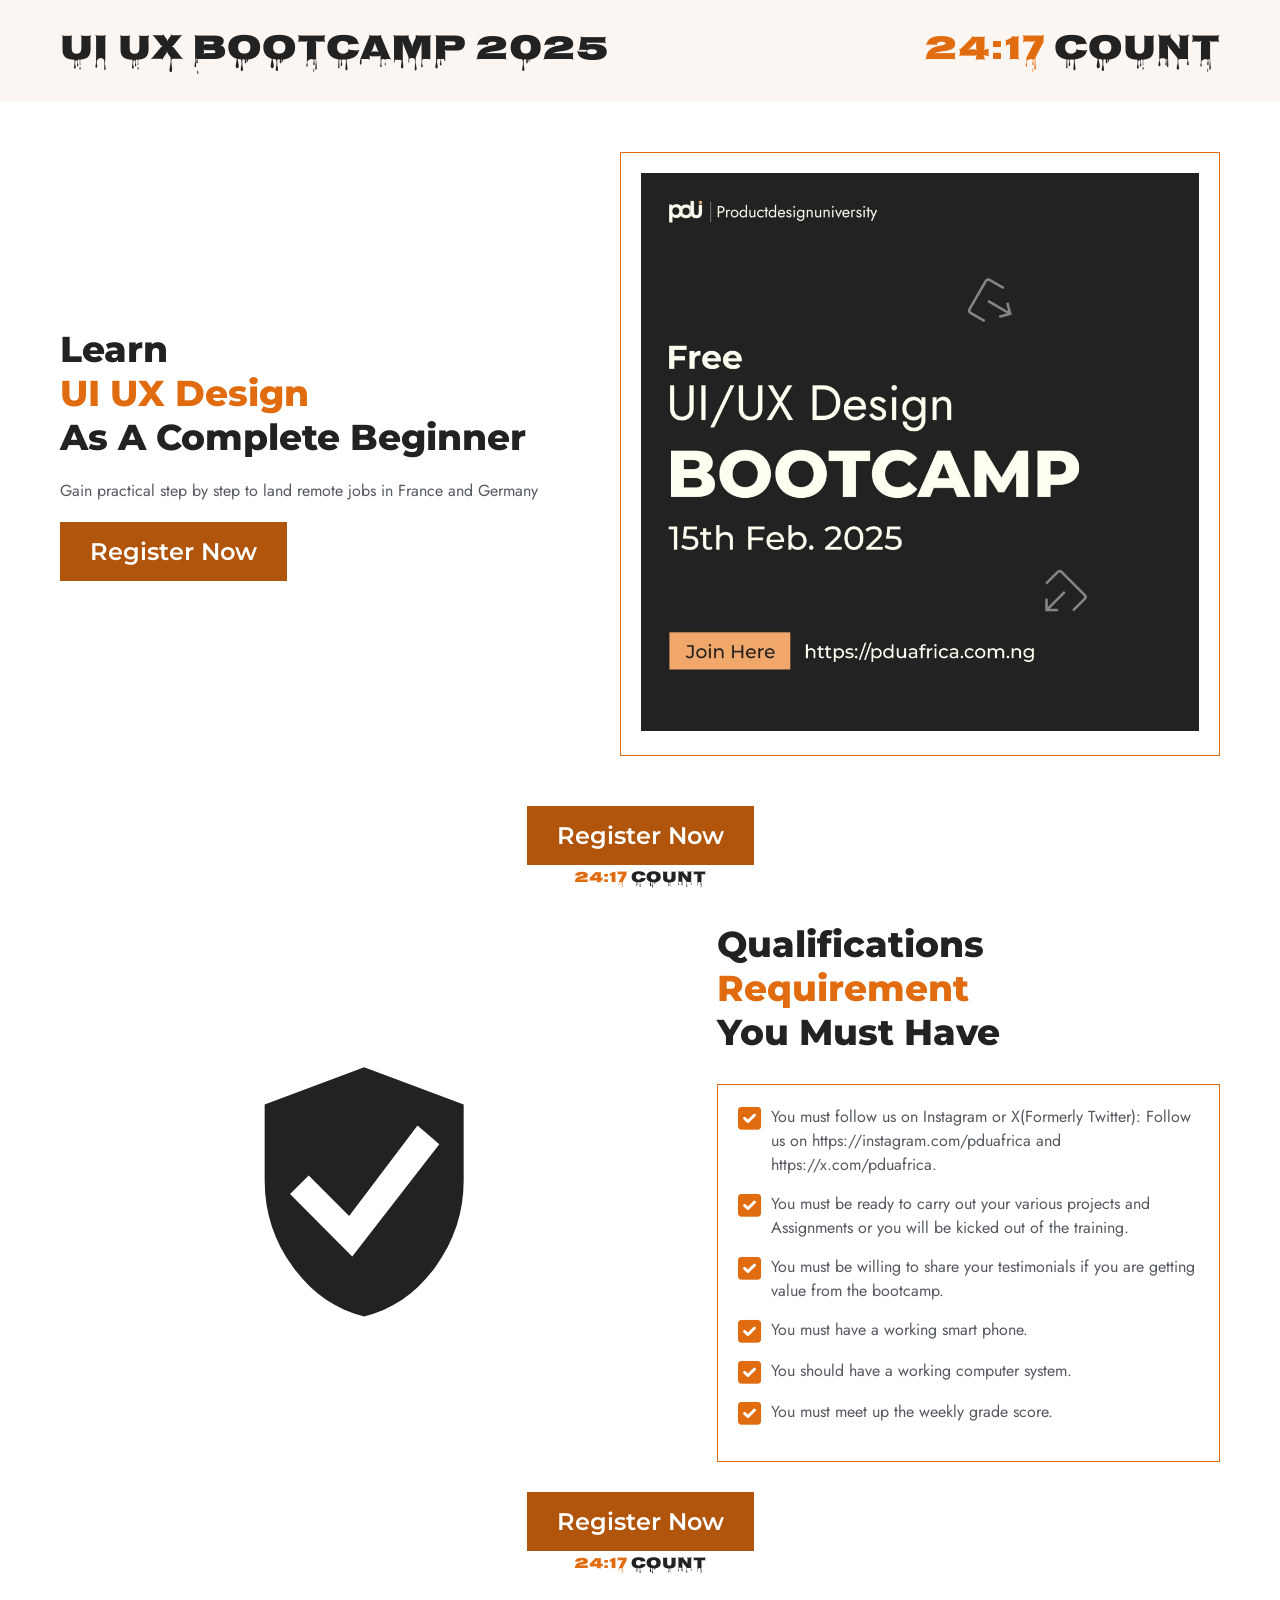
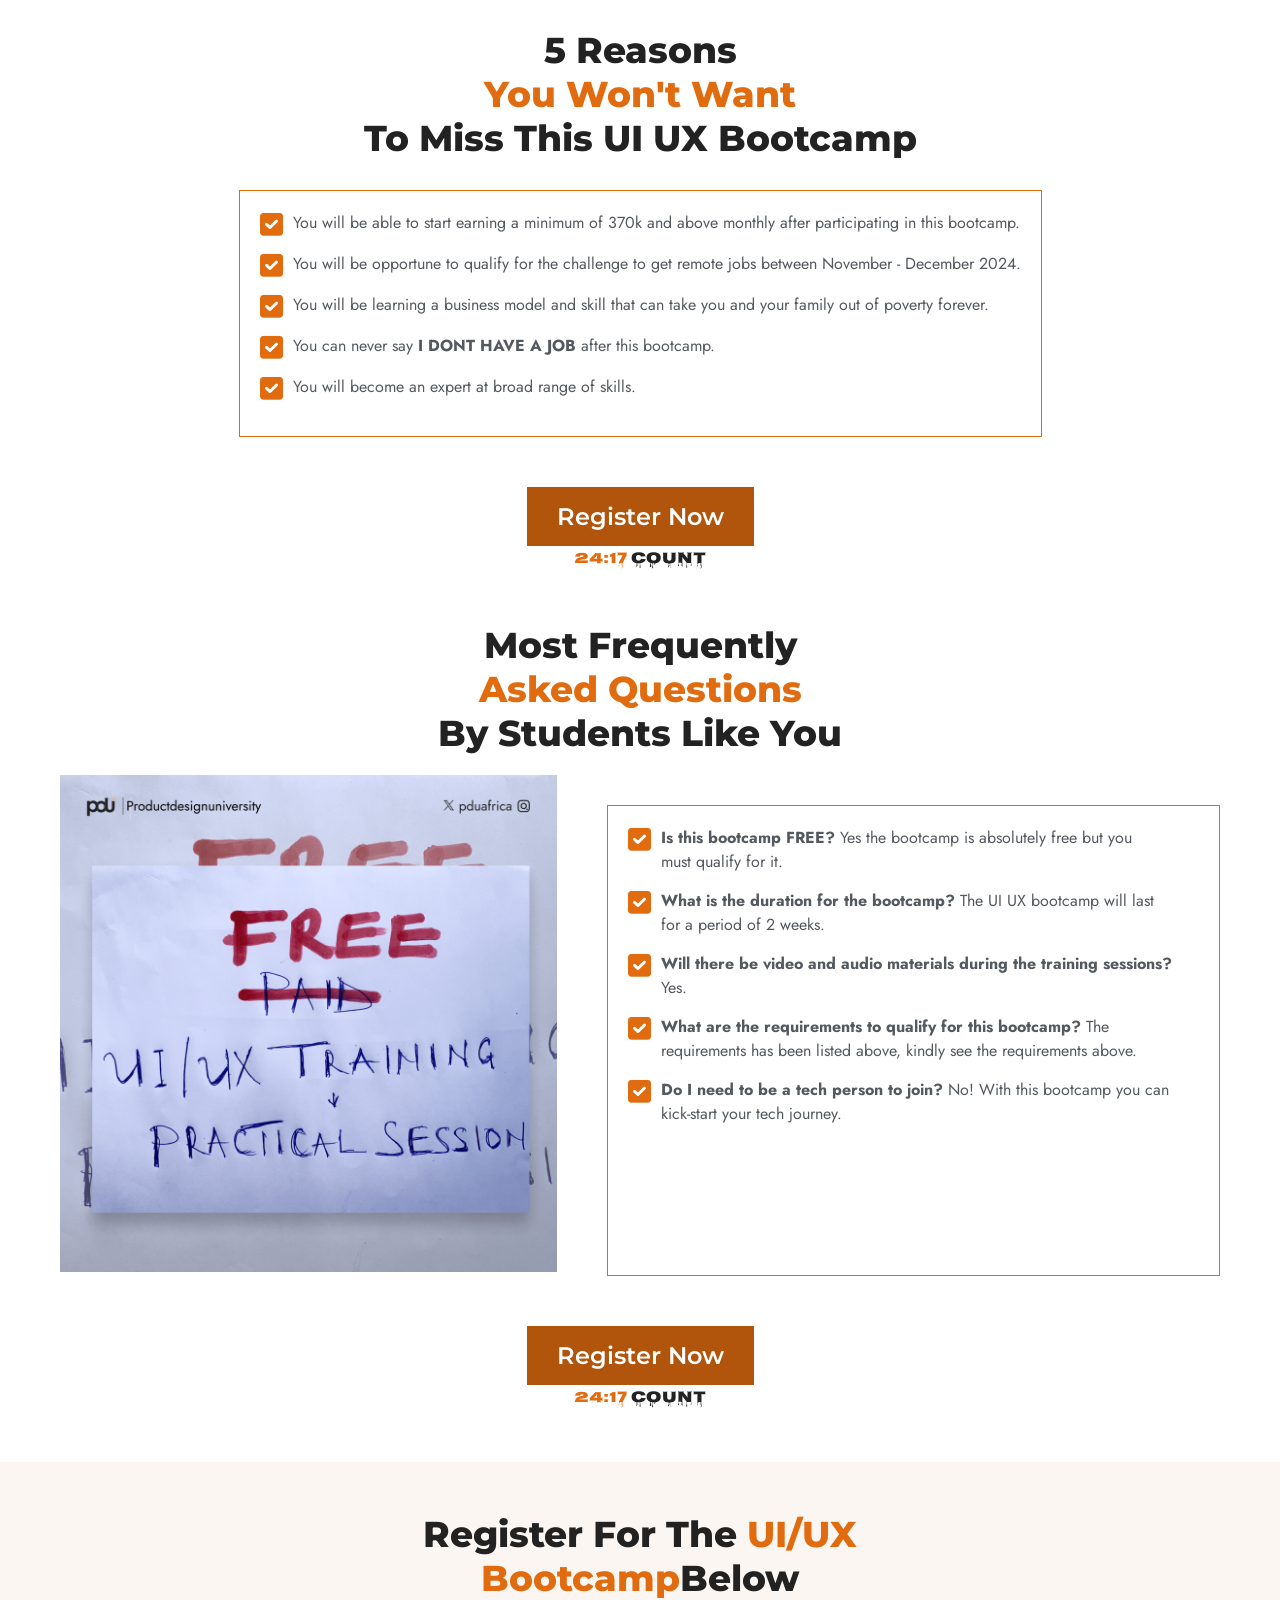
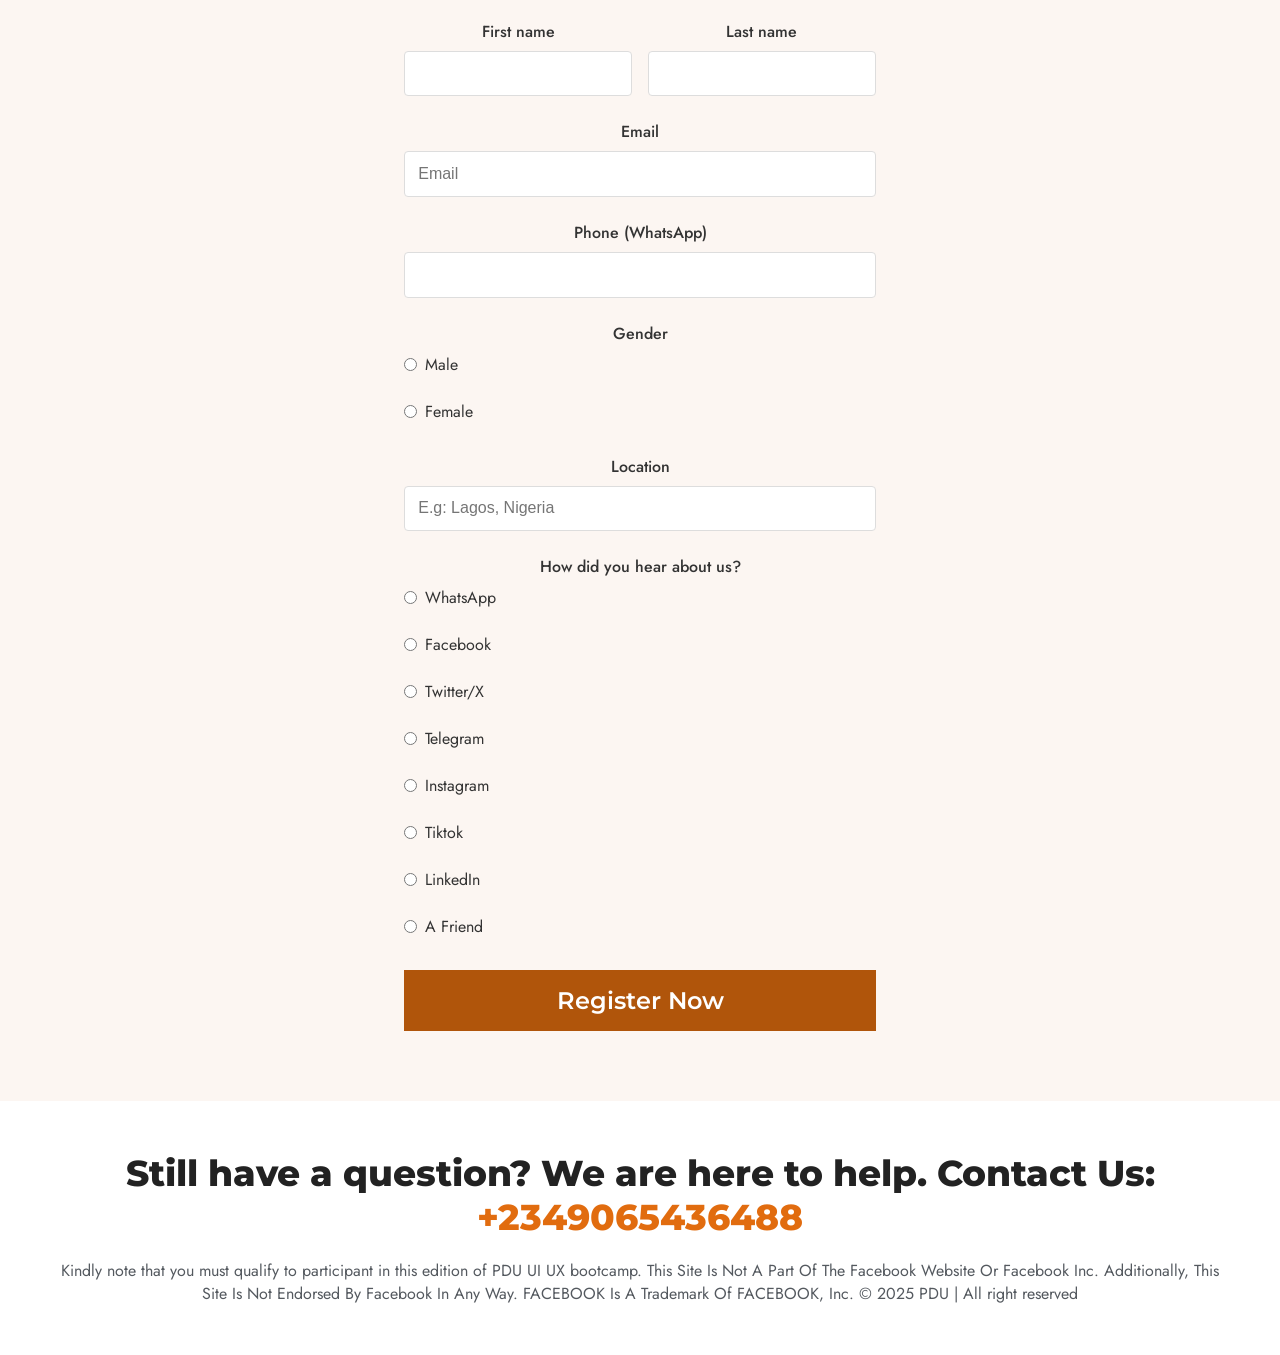
==== Index.html @ da9c7290 "error fixes" ====
<!DOCTYPE html>
<html lang="en">
  <head>
    <meta charset="UTF-8" />
    <meta http-equiv="X-UA-Compatible" content="IE=edge" />
    <meta name="viewport" content="width=device-width, initial-scale=1.0" />
    <title>PDU Africa</title>
    <link rel="icon" href="/Assets/Personal-Icon.svg" />
    <link
      href="https://fonts.googleapis.com/css?family=Nosifer:regular"
      rel="stylesheet"
    />
    <link
      href="https://fonts.googleapis.com/css?family=Montserrat:100,200,300,regular,500,600,700,800,900,100italic,200italic,300italic,italic,500italic,600italic,700italic,800italic,900italic"
      rel="stylesheet"
    />
    <link
      href="https://fonts.googleapis.com/css?family=Jost:100,200,300,regular,500,600,700,800,900,100italic,200italic,300italic,italic,500italic,600italic,700italic,800italic,900italic"
      rel="stylesheet"
    />
    <link
      href="https://fonts.googleapis.com/css?family=Roboto:100,100italic,300,300italic,regular,italic,500,500italic,700,700italic,900,900italic"
      rel="stylesheet"
    />
    <link
      rel="stylesheet"
      href="https://cdnjs.cloudflare.com/ajax/libs/font-awesome/6.0.0-beta3/css/all.min.css"
    />
    <link rel="stylesheet" href="Styles.css" />
  </head>

  <body>
    <header>
      <main>
        <div class="header">
          <h1>UI UX Bootcamp 2025</h1>
          <h1><span>24:17</span> Count</h1>
        </div>
      </main>
    </header>
    <section>
      <main>
        <div class="hero-section">
          <div class="text">
            <h1>
              Learn <br /><span> UI UX Design</span><br />
              As A Complete Beginner
            </h1>
            <p>
              Gain practical step by step to land remote jobs in France and
              Germany
            </p>
            <button>Register Now</button>
          </div>
          <div class="img">
            <img src="Assets/Image-1.png" alt="" />
          </div>
        </div>
      </main>
    </section>

    <div class="mid">
      <button>Register Now</button>
      <h4><span>24:17</span> Count</h4>
    </div>

    <section>
      <main>
        <div class="sub-hero-section">
          <div class="img">
            <img src="Assets/shield mark.svg" alt="" />
          </div>
          <div class="me">
            <h1 style="max-width: 300px">
              Qualifications <span>Requirement</span> You Must Have
            </h1>
            <div class="checkbox-info">
              <div class="input">
                <i class="fas fa-check-square"></i>
                <p>
                  You must follow us on Instagram or X(Formerly Twitter): Follow
                  us on https://instagram.com/pduafrica and
                  https://x.com/pduafrica.
                </p>
              </div>
              <div class="input">
                <i class="fas fa-check-square"></i>
                <p>
                  You must be ready to carry out your various projects and
                  Assignments or you will be kicked out of the training.
                </p>
              </div>
              <div class="input">
                <i class="fas fa-check-square"></i>
                <p>
                  You must be willing to share your testimonials if you are
                  getting value from the bootcamp.
                </p>
              </div>
              <div class="input">
                <i class="fas fa-check-square"></i>
                <p>You must have a working smart phone.</p>
              </div>
              <div class="input">
                <i class="fas fa-check-square"></i>
                <p>You should have a working computer system.</p>
              </div>
              <div class="input">
                <i class="fas fa-check-square"></i>
                <p>You must meet up the weekly grade score.</p>
              </div>
            </div>
          </div>
        </div>
      </main>
    </section>

    <div class="mid">
      <button>Register Now</button>
      <h4><span>24:17</span> Count</h4>
    </div>

    <section>
      <main>
        <div class="other-section">
          <h1>
            5 Reasons <br /><span> You Won't Want</span><br />
            To Miss This UI UX Bootcamp
          </h1>
          <div class="checkbox-info">
            <div class="input">
              <i class="fas fa-check-square"></i>
              <p>
                You will be able to start earning a minimum of 370k and above
                monthly after participating in this bootcamp.
              </p>
            </div>
            <div class="input">
              <i class="fas fa-check-square"></i>
              <p>
                You will be opportune to qualify for the challenge to get remote
                jobs between November - December 2024.
              </p>
            </div>
            <div class="input">
              <i class="fas fa-check-square"></i>
              <p>
                You will be learning a business model and skill that can take
                you and your family out of poverty forever.
              </p>
            </div>

            <div class="input">
              <i class="fas fa-check-square"></i>
              <p>
                You can never say <b>I DONT HAVE A JOB</b> after this bootcamp.
              </p>
            </div>
            <div class="input">
              <i class="fas fa-check-square"></i>
              <p>You will become an expert at broad range of skills.</p>
            </div>
          </div>
        </div>
      </main>
    </section>

    <div class="mid">
      <button>Register Now</button>
      <h4><span>24:17</span> Count</h4>
    </div>

    <section>
      <main>
        <div class="other-section">
          <h1>
            Most Frequently <br /><span>Asked Questions</span><br />
            By Students Like You
          </h1>
          <div class="other-sub-section">
            <div class="img">
              <img
                src="Assets/Image-2.png"
                alt=""
                width="500px"
                height="auto"
              />
            </div>
            <div class="checkbox-info">
              <div class="input">
                <i class="fas fa-check-square"></i>
                <p>
                  <b>Is this bootcamp FREE?</b> Yes the bootcamp is absolutely
                  free but you <br />
                  must qualify for it.
                </p>
              </div>
              <div class="input">
                <i class="fas fa-check-square"></i>
                <p>
                  <b>What is the duration for the bootcamp?</b> The UI UX
                  bootcamp will last <br />
                  for a period of 2 weeks.
                </p>
              </div>
              <div class="input">
                <i class="fas fa-check-square"></i>
                <p>
                  <b
                    >Will there be video and audio materials during the training
                    sessions?</b
                  >
                  Yes.
                </p>
              </div>
              <div class="input">
                <i class="fas fa-check-square"></i>
                <p>
                  <b>What are the requirements to qualify for this bootcamp? </b
                  >The <br />
                  requirements has been listed above, kindly see the
                  requirements above.
                </p>
              </div>
              <div class="input">
                <i class="fas fa-check-square"></i>
                <p>
                  <b>Do I need to be a tech person to join?</b> No! With this
                  bootcamp you can <br />
                  kick-start your tech journey.
                </p>
              </div>
            </div>
          </div>
        </div>
      </main>
    </section>

    <div class="mid">
      <button>Register Now</button>
      <h4><span>24:17</span> Count</h4>
    </div>

    <section class="form-section">
      <main>
        <div class="form-container">
          <h1>Register For The <span>UI/UX Bootcamp</span>Below</h1>
          <form class="registration-form">
            <div class="form-content">
              <div class="form-group name-group">
                <div class="name-input">
                  <label>First name</label>
                  <input type="text" class="form-control" required />
                </div>
                <div class="name-input">
                  <label>Last name</label>
                  <input type="text" class="form-control" required />
                </div>
              </div>

              <div class="form-group">
                <label>Email</label>
                <input
                  type="email"
                  class="form-control"
                  placeholder="Email"
                  required
                />
              </div>

              <div class="form-group">
                <label>Phone (WhatsApp)</label>
                <input type="tel" class="form-control" required />
              </div>

              <div class="form-group radio-group">
                <label>Gender</label>
                <div class="radio-options">
                  <label
                    ><input type="radio" name="gender" required /> Male</label
                  >
                  <label
                    ><input type="radio" name="gender" required /> Female</label
                  >
                </div>
              </div>

              <div class="form-group">
                <label>Location</label>
                <input
                  type="text"
                  class="form-control"
                  placeholder="E.g: Lagos, Nigeria"
                  required
                />
              </div>

              <div class="form-group radio-group">
                <label>How did you hear about us?</label>
                <div class="radio-options">
                  <label
                    ><input type="radio" name="source" required />
                    WhatsApp</label
                  >
                  <label
                    ><input type="radio" name="source" required />
                    Facebook</label
                  >
                  <label
                    ><input type="radio" name="source" required />
                    Twitter/X</label
                  >
                  <label
                    ><input type="radio" name="source" required />
                    Telegram</label
                  >
                  <label
                    ><input type="radio" name="source" required />
                    Instagram</label
                  >
                  <label
                    ><input type="radio" name="source" required /> Tiktok</label
                  >
                  <label
                    ><input type="radio" name="source" required />
                    LinkedIn</label
                  >
                  <label
                    ><input type="radio" name="source" required /> A
                    Friend</label
                  >
                </div>
              </div>

              <button type="submit" class="btn">Register Now</button>
            </div>
          </form>
        </div>
      </main>
    </section>
    
    <footer>
      <main>
        <h1>
          Still have a question? We are here to help. Contact Us:<span>
            +2349065436488</span
          >
        </h1>
        <p>
          Kindly note that you must qualify to participant in this edition of
          PDU UI UX bootcamp. This Site Is Not A Part Of The Facebook Website Or
          Facebook Inc. Additionally, This Site Is Not Endorsed By Facebook In
          Any Way. FACEBOOK Is A Trademark Of FACEBOOK, Inc. © 2025 PDU | All
          right reserved
        </p>
      </main>
    </footer>
  </body>
</html>
---- Styles.css ----
* {
  margin: 0;
  padding: 0;
  box-sizing: border-box;
}
body {
  color: #222;
}
main {
  max-width: 1200px;
  margin: 0 auto;
  padding: 0 20px;
}
section h1 {
  font-size: 36px;
  font-weight: 800;
  font-family: "montserrat";
  margin: 0 !important;
  max-width: 600px;
}
section p,
footer p {
  font-size: 16px;
  font-weight: 400;
  font-family: "jost";
  color: rgb(84, 89, 95);
}
header {
  background: rgb(252, 246, 242);
}
.header {
  display: flex;
  justify-content: space-between;
  padding: 20px 0;
}
.header h1 {
  font-size: 36px;
  font-family: "nosifer";
  font-weight: 500;
  margin: 0;
}
span {
  color: rgb(225, 108, 15);
}

.hero-section {
  display: flex;
  justify-content: space-between;
  align-items: center;
  margin: 50px 0;
  font-family: "montserrat";
}
.hero-section .text {
  display: flex;
  flex-direction: column;
  align-items: flex-start;
  gap: 20px;
}
.hero-section .img {
  background-color: transparent;
  border: 1px solid rgb(225, 108, 15);
  padding: 20px;
  max-height: 100%;
  max-width: 600px;
}
.hero-section .img img {
  height: 100%;
  width: 100%;
}
button {
  background: rgb(176, 85, 11);
  border: none;
  border-radius: px;
  padding: 15px 30px;
  font-size: 24px;
  font-weight: 600;
  font-family: montserrat;
  color: white;
  cursor: pointer;
  transition: background-color 0.3s ease;
}
button:hover {
  background-color: rgb(233, 127, 41);
}
.mid {
  text-align: center;
}
.mid h4 {
  font-size: 16px;
  font-weight: 500;
  font-family: "nosifer";
}
.sub-hero-section {
  display: flex;
  justify-content: center;
  align-items: center;
  gap: 50px;
  font-family: "montserrat";
  margin: 30px 0;
}
.sub-hero-section .img {
  display: flex;
  align-items: center;
  justify-content: center;
  width: 100%;
  height: 100%;
}
.sub-hero-section .img img {
  width: 200px;
  height: auto;
}
.checkbox-info {
  border: 1px solid #e16c0f;
  padding: 20px;
  font-size: 16px;
  font-family: "roboto";
  color: rgb(84, 89, 95);
  margin-top: 30px;
}
.input {
  display: flex;
  align-items: flex-start;
  gap: 10px;
  text-align: left;
  margin-bottom: 15px;
}
.input i {
  color: #e16c0f;
  font-size: 26px;
}
.input p {
  margin: 0 !important;
  line-height: 1.5;
}
.other-section {
  display: flex;
  flex-direction: column;
  align-items: center;
  justify-content: center;
  text-align: center;
  margin: 50px 0;
}
.other-sub-section {
  display: flex;
  justify-content: space-between;
  gap: 50px;
  margin-top: 20px;
}
.other-sub-section .img img {
  max-width: 100%;
  height: auto;
}
.form-section {
    margin: 50px 0 0;
  padding: 50px 0;
  background: rgb(252, 246, 242);
}
.form-container {
  display: flex;
  flex-direction: column;
  align-items: center;
  text-align: center;
}
.registration-form {
  max-width: 800px;
  margin: 0 auto;
  padding: 20px;
  font-family: "jost";
  box-sizing: border-box;
}
.form-group {
  margin-bottom: 1.5rem;
}
label {
  display: block;
  margin-bottom: 0.5rem;
  font-weight: 500;
  color: #333;
}
.form-control {
  width: 100%;
  padding: 0.8rem;
  border: 1px solid #ddd;
  border-radius: 4px;
  font-size: 1rem;
  box-sizing: border-box;
  transition: border-color 0.3s ease;
}
.form-control:focus {
  border-color: rgb(176, 85, 11);
  outline: none;
}
.name-group {
  display: flex;
  gap: 1rem;
}
.name-input {
  flex: 1;
}
.radio-group {
  margin: 1.5rem 0;
}
.radio-options {
  display: flex;
  flex-direction: column;
  flex-wrap: wrap;
  gap: 1rem;
  margin-top: 0.5rem;
}
.radio-options label {
  display: flex;
  align-items: center;
  gap: 0.5rem;
  font-weight: normal;
  cursor: pointer;
}
.btn {
  padding: 1rem 2rem;
  width: 100%;
}
footer {
  text-align: center;
  padding: 50px 0;
}
footer h1 {
  font-size: 36px;
  font-weight: 800;
  font-family: "montserrat";
  margin: 0 !important;
}
footer p {
  margin-top: 20px;
}

/* Responsiveness */
@media (max-width: 992px) {
  .header {
    display: flex;
    flex-direction: column;
    align-items: center;
    text-align: center;
  }
  section h1 {
    font-size: 26px !important;
    max-width: 100% !important;
  }
  .header h1 {
    font-size: 28px !important;
  }
  .hero-section {
    display: flex;
    flex-direction: column;
    align-items: center;
    text-align: center;
  }
  .hero-section .text {
    align-items: center !important;
  }
  .text p {
    font-size: 14px;
  }
  .hero-section .img {
    max-width: 100%;
    margin-top: 30px;
  }

  .hero-section button {
    margin: 0 auto;
  }

  .sub-hero-section {
    display: flex;
    flex-direction: column;
    align-items: center;
    justify-content: center;
  }
  .sub-hero-section h1 {
    text-align: center;
    max-width: 230px !important;
    margin: 0 auto !important;
  }
  .checkbox-info br {
    display: none;
  }
  .other-section {
    display: flex;
    flex-direction: column;
    align-items: center;
    padding: 0;
    text-align: center;
  }
  .other-sub-section {
    display: flex;
    flex-direction: column;
    justify-content: center;
  }
  .other-sub-section img {
    width: 450px;
    height: auto;
  }
  footer h1 {
    font-size: 26px !important;
  }
  footer p {
    margin: 0 20px;
  }
}
@media (max-width: 768px) {
  .name-group {
    flex-direction: column;
    gap: 0;
  }

  .name-input {
    margin-bottom: 1rem;
  }
  .registration-form {
    padding: 15px;
  }

  .form-control {
    padding: 0.7rem;
    font-size: 0.9rem;
  }

  .radio-options {
    flex-direction: column;
    gap: 0.5rem;
  }

  .btn {
    padding: 0.8rem;
    font-size: 0.9rem;
  }
  @media (max-width: 480px) {
    .header h1 {
      font-size: 26px !important;
    }
    footer h1 {
      font-size: 26px !important;
    }
  }
}
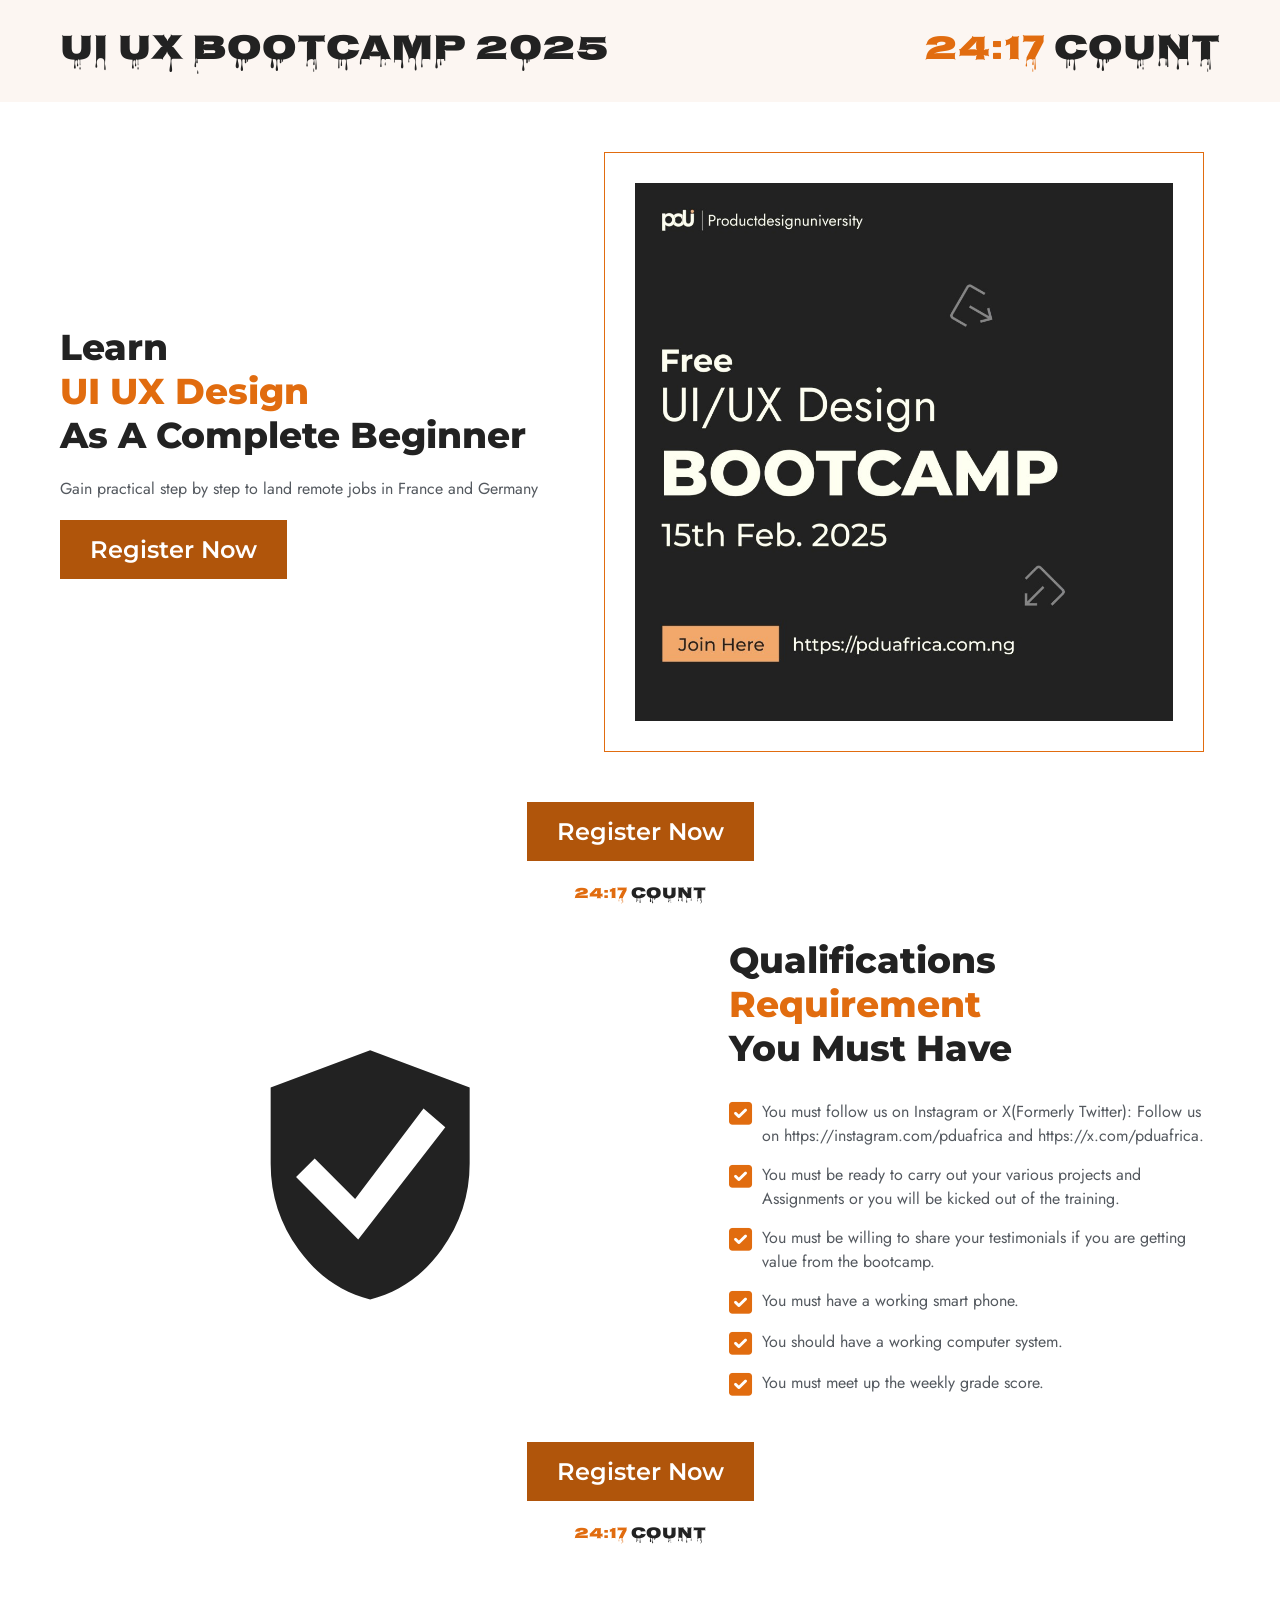
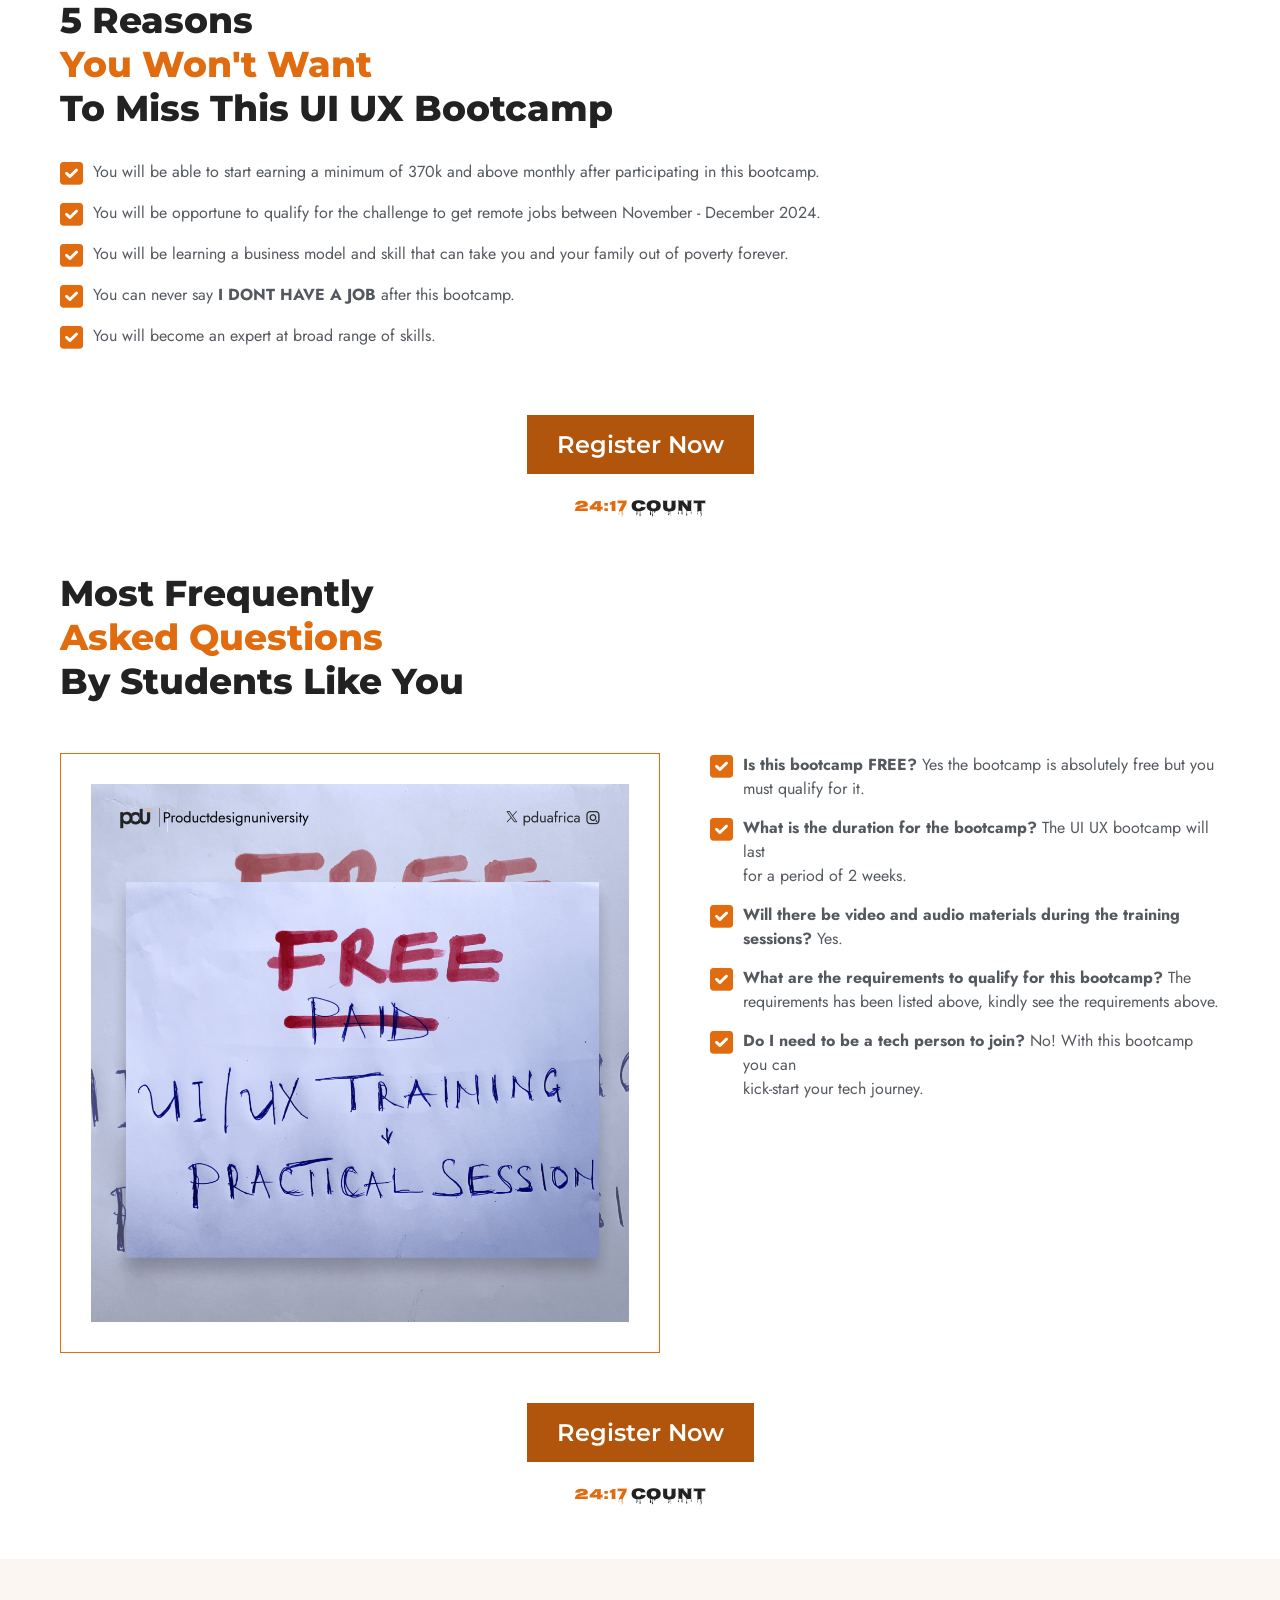
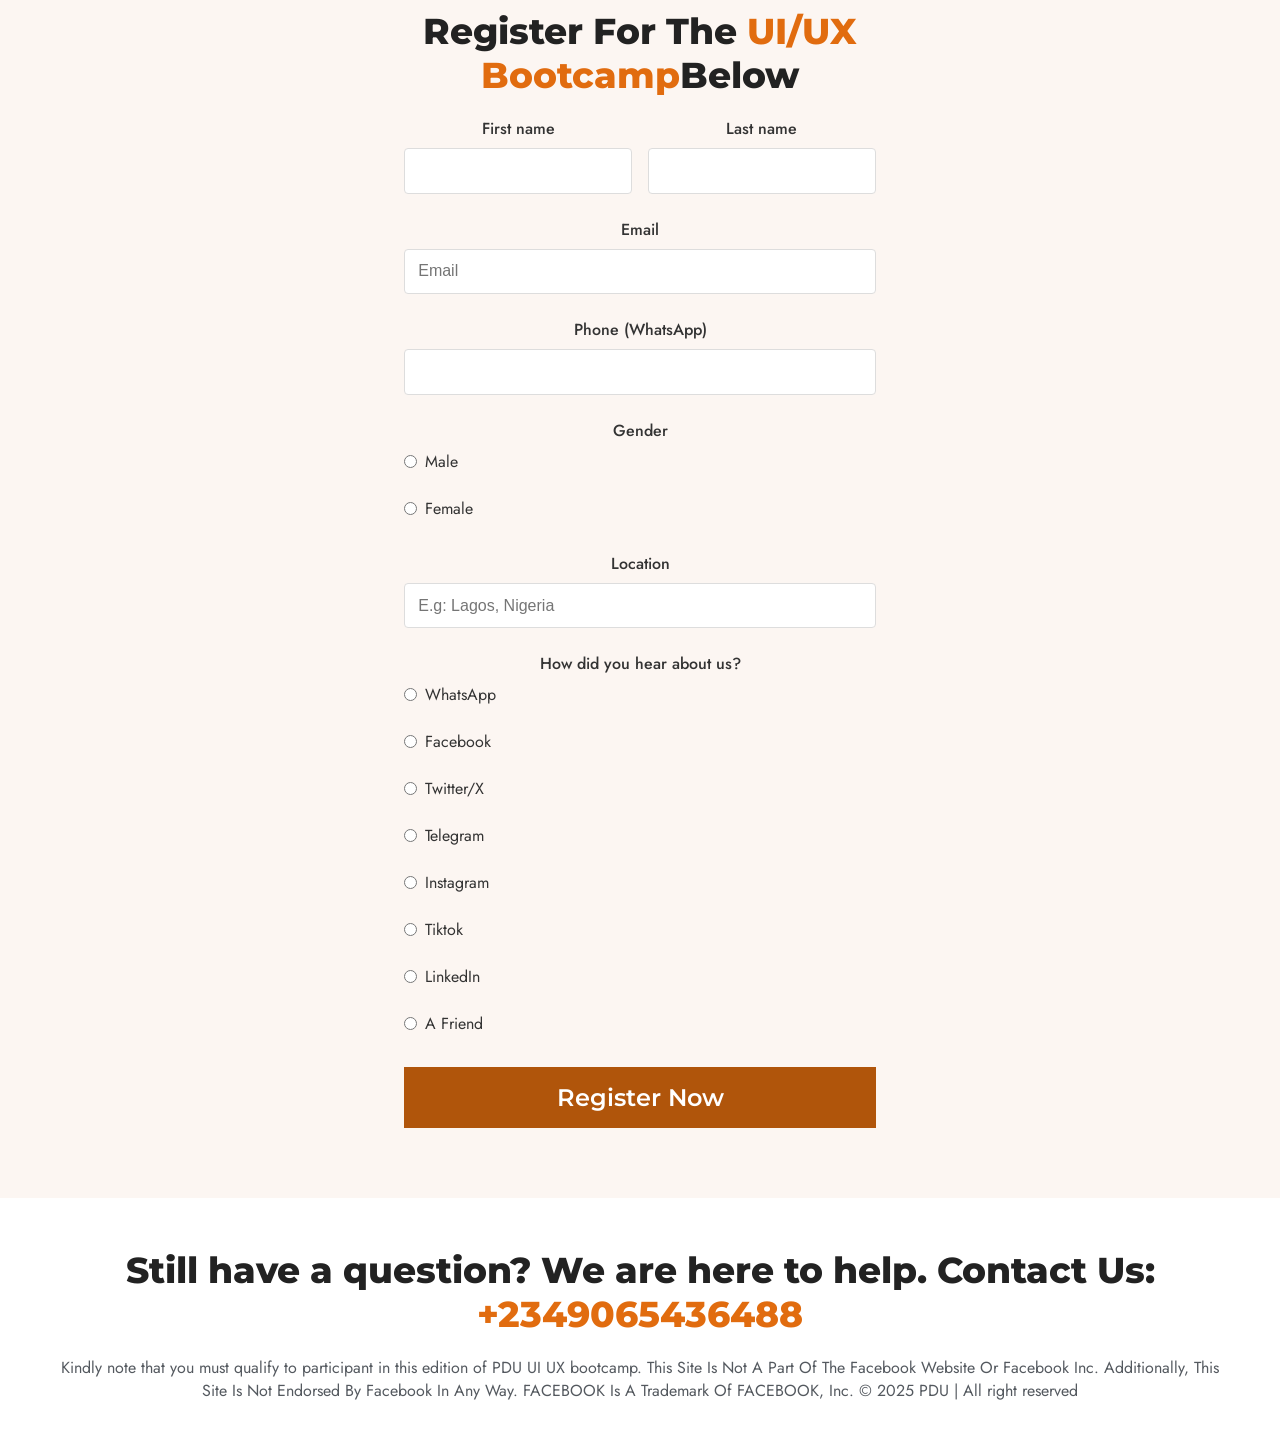
==== commit d397132c: "Updated" ====
--- a/Index.html
+++ b/Index.html
@@ -52,7 +52,7 @@
             </p>
             <button>Register Now</button>
           </div>
-          <div class="img">
+          <div class="border-img">
             <img src="Assets/Image-1.png" alt="" />
           </div>
         </div>
@@ -178,7 +178,7 @@
             By Students Like You
           </h1>
           <div class="other-sub-section">
-            <div class="img">
+            <div class="border-img">
               <img
                 src="Assets/Image-2.png"
                 alt=""
--- a/Styles.css
+++ b/Styles.css
@@ -46,9 +46,11 @@
 .hero-section {
   display: flex;
   justify-content: space-between;
+  gap: 50px;
   align-items: center;
   margin: 50px 0;
   font-family: "montserrat";
+  max-height: 600px;
 }
 .hero-section .text {
   display: flex;
@@ -56,16 +58,21 @@
   align-items: flex-start;
   gap: 20px;
 }
-.hero-section .img {
+.border-img {
   background-color: transparent;
   border: 1px solid rgb(225, 108, 15);
-  padding: 20px;
+  padding: 30px;
   max-height: 100%;
   max-width: 600px;
-}
-.hero-section .img img {
-  height: 100%;
-  width: 100%;
+  width: 100%;
+  position: relative;
+  margin: 0 auto;
+}
+.border-img img {
+  height: auto;
+  width: 100%;
+  object-fit: contain;
+  display: block;
 }
 button {
   background: rgb(176, 85, 11);
@@ -89,6 +96,7 @@
   font-size: 16px;
   font-weight: 500;
   font-family: "nosifer";
+  margin-top: 20px;
 }
 .sub-hero-section {
   display: flex;
@@ -98,6 +106,9 @@
   font-family: "montserrat";
   margin: 30px 0;
 }
+.sub-hero-section .checkbox-info {
+  margin-top: 30px;
+}
 .sub-hero-section .img {
   display: flex;
   align-items: center;
@@ -110,12 +121,9 @@
   height: auto;
 }
 .checkbox-info {
-  border: 1px solid #e16c0f;
-  padding: 20px;
   font-size: 16px;
   font-family: "roboto";
   color: rgb(84, 89, 95);
-  margin-top: 30px;
 }
 .input {
   display: flex;
@@ -135,23 +143,20 @@
 .other-section {
   display: flex;
   flex-direction: column;
-  align-items: center;
+  align-items: flex-start;
   justify-content: center;
-  text-align: center;
+  gap: 30px;
+  text-align: left;
   margin: 50px 0;
 }
 .other-sub-section {
   display: flex;
-  justify-content: space-between;
+  justify-content: flex-end;
   gap: 50px;
   margin-top: 20px;
 }
-.other-sub-section .img img {
-  max-width: 100%;
-  height: auto;
-}
 .form-section {
-    margin: 50px 0 0;
+  margin: 50px 0 0;
   padding: 50px 0;
   background: rgb(252, 246, 242);
 }
@@ -166,7 +171,6 @@
   margin: 0 auto;
   padding: 20px;
   font-family: "jost";
-  box-sizing: border-box;
 }
 .form-group {
   margin-bottom: 1.5rem;
@@ -241,7 +245,7 @@
     text-align: center;
   }
   section h1 {
-    font-size: 26px !important;
+    font-size: 36px !important;
     max-width: 100% !important;
   }
   .header h1 {
@@ -252,12 +256,21 @@
     flex-direction: column;
     align-items: center;
     text-align: center;
+    max-height: unset;
   }
   .hero-section .text {
     align-items: center !important;
   }
   .text p {
-    font-size: 14px;
+    font-size: 16px;
+  }
+  .border-img {
+    max-width: 100%;
+  }
+  .border-img img {
+    max-height: 100%;
+    height: 100%;
+    width: 100%;
   }
   .hero-section .img {
     max-width: 100%;
@@ -276,8 +289,13 @@
   }
   .sub-hero-section h1 {
     text-align: center;
-    max-width: 230px !important;
+    max-width: 300px !important;
     margin: 0 auto !important;
+  }
+  .checkbox-info {
+    border: 1px solid #e16c0f;
+    padding: 20px;
+    width: 100%;
   }
   .checkbox-info br {
     display: none;
@@ -294,10 +312,6 @@
     flex-direction: column;
     justify-content: center;
   }
-  .other-sub-section img {
-    width: 450px;
-    height: auto;
-  }
   footer h1 {
     font-size: 26px !important;
   }
@@ -310,34 +324,46 @@
     flex-direction: column;
     gap: 0;
   }
-
   .name-input {
     margin-bottom: 1rem;
   }
   .registration-form {
+    width: 100%;
     padding: 15px;
   }
-
   .form-control {
     padding: 0.7rem;
     font-size: 0.9rem;
   }
-
   .radio-options {
     flex-direction: column;
     gap: 0.5rem;
   }
-
   .btn {
     padding: 0.8rem;
     font-size: 0.9rem;
   }
-  @media (max-width: 480px) {
-    .header h1 {
-      font-size: 26px !important;
-    }
-    footer h1 {
-      font-size: 26px !important;
-    }
-  }
-}
+}
+@media (max-width: 480px) {
+  section h1 {
+    font-size: 30px !important;
+  }
+  .header h1 {
+    font-size: 18px !important;
+  }
+  .sub-hero-section .img img {
+    width: 150px;
+  }
+  .checkbox-info {
+    padding: 15px;
+  }
+  .border-img {
+    padding: 15px;
+  }
+  .border-img img {
+    max-height: 50vh; /* Viewport-based sizing */
+  }
+  .btn {
+    max-width: fit-content;
+  }
+}
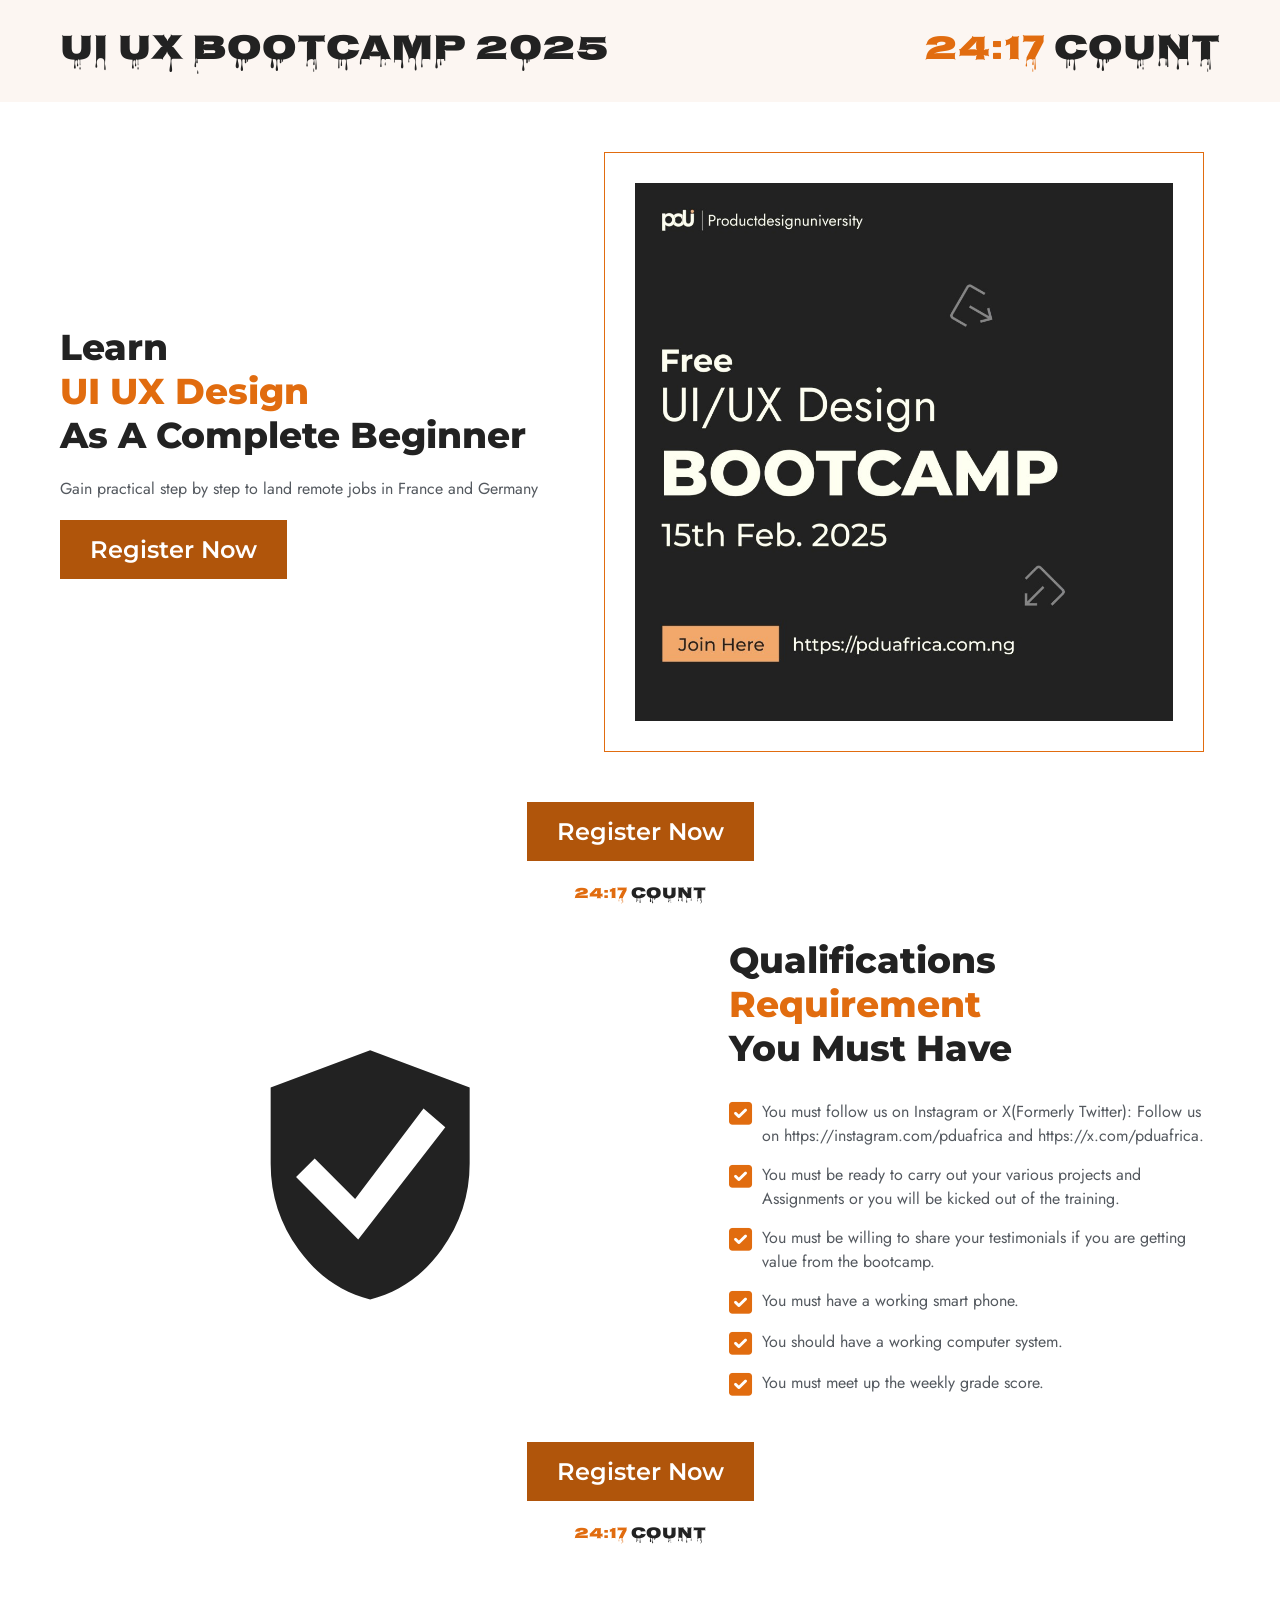
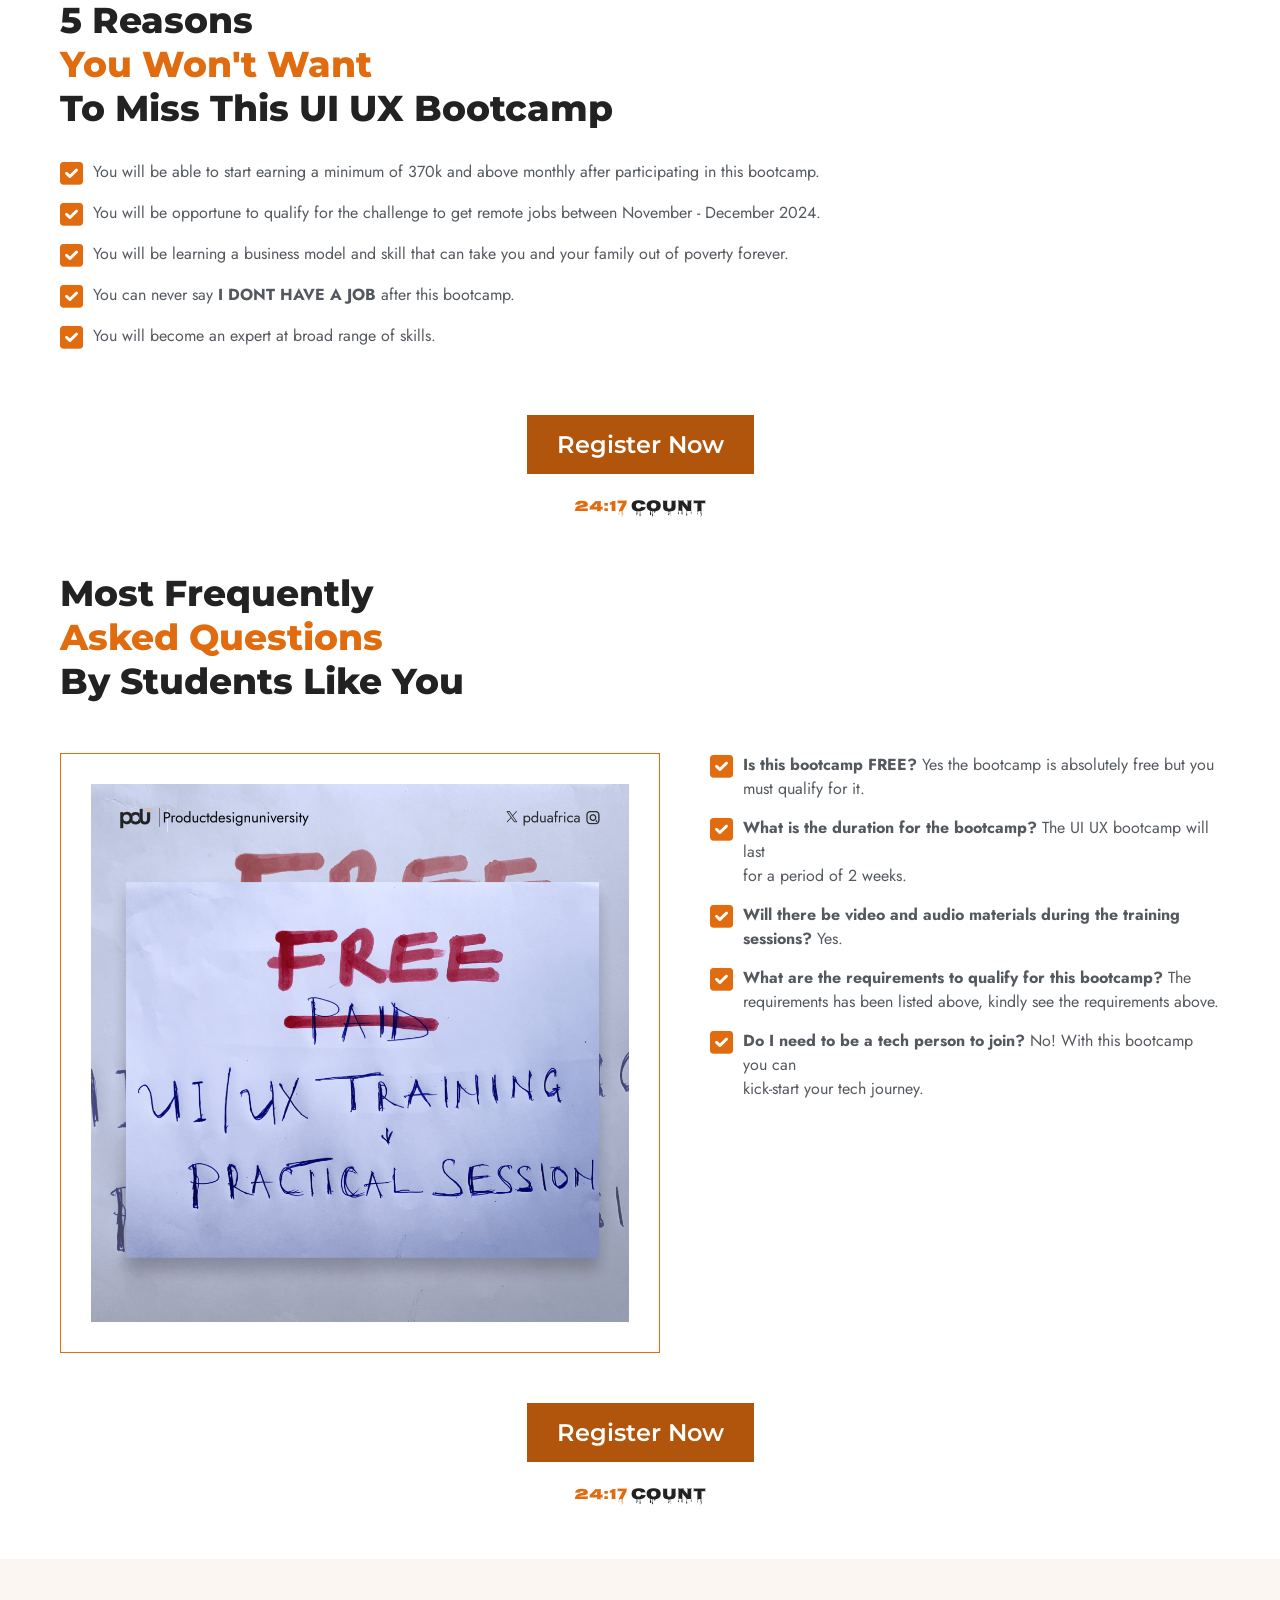
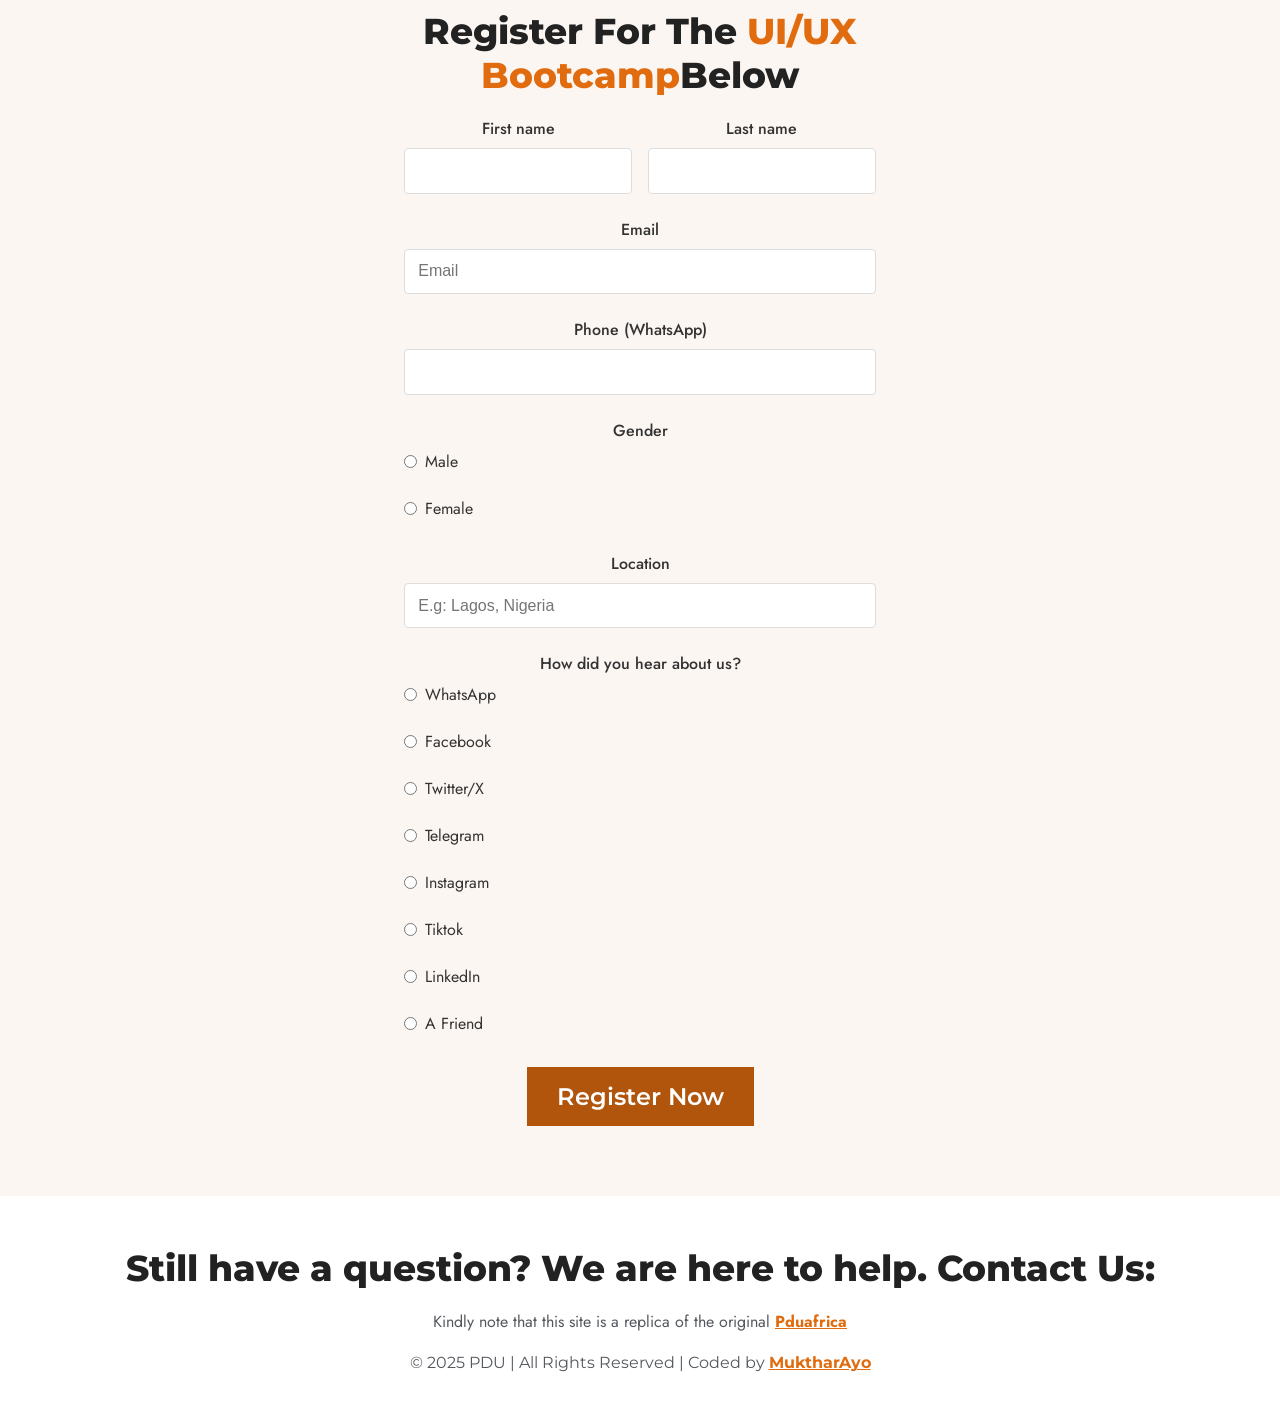
==== commit f1c7e528: "Updated" ====
--- a/Index.html
+++ b/Index.html
@@ -338,21 +338,22 @@
         </div>
       </main>
     </section>
-    
+
     <footer>
       <main>
         <h1>
-          Still have a question? We are here to help. Contact Us:<span>
-            +2349065436488</span
-          >
+          Still have a question? We are here to help. Contact Us:
         </h1>
         <p>
-          Kindly note that you must qualify to participant in this edition of
-          PDU UI UX bootcamp. This Site Is Not A Part Of The Facebook Website Or
-          Facebook Inc. Additionally, This Site Is Not Endorsed By Facebook In
-          Any Way. FACEBOOK Is A Trademark Of FACEBOOK, Inc. © 2025 PDU | All
-          right reserved
+          Kindly note that this site is a replica of the original
+          <a href="https://pduafrica.com.ng/" target="_blank">Pduafrica</a>
         </p>
+        <span
+          >© 2025 PDU | All Rights Reserved | Coded by
+          <a href="https://github.com/MuktharAyo" target="_blank" class="git"
+            >MuktharAyo</a
+          ></span
+        >
       </main>
     </footer>
   </body>
--- a/Styles.css
+++ b/Styles.css
@@ -218,10 +218,6 @@
   font-weight: normal;
   cursor: pointer;
 }
-.btn {
-  padding: 1rem 2rem;
-  width: 100%;
-}
 footer {
   text-align: center;
   padding: 50px 0;
@@ -233,7 +229,15 @@
   margin: 0 !important;
 }
 footer p {
-  margin-top: 20px;
+  margin: 20px 0 !important;
+}
+footer span{
+  font-family: "montserrat";
+  color: #54595f;
+}
+footer a{
+  font-weight: bold;
+  color: #e16c0f;
 }
 
 /* Responsiveness */
@@ -339,10 +343,6 @@
     flex-direction: column;
     gap: 0.5rem;
   }
-  .btn {
-    padding: 0.8rem;
-    font-size: 0.9rem;
-  }
 }
 @media (max-width: 480px) {
   section h1 {
@@ -361,9 +361,6 @@
     padding: 15px;
   }
   .border-img img {
-    max-height: 50vh; /* Viewport-based sizing */
-  }
-  .btn {
-    max-width: fit-content;
-  }
-}
+    max-height: 50vh;
+  }
+}
